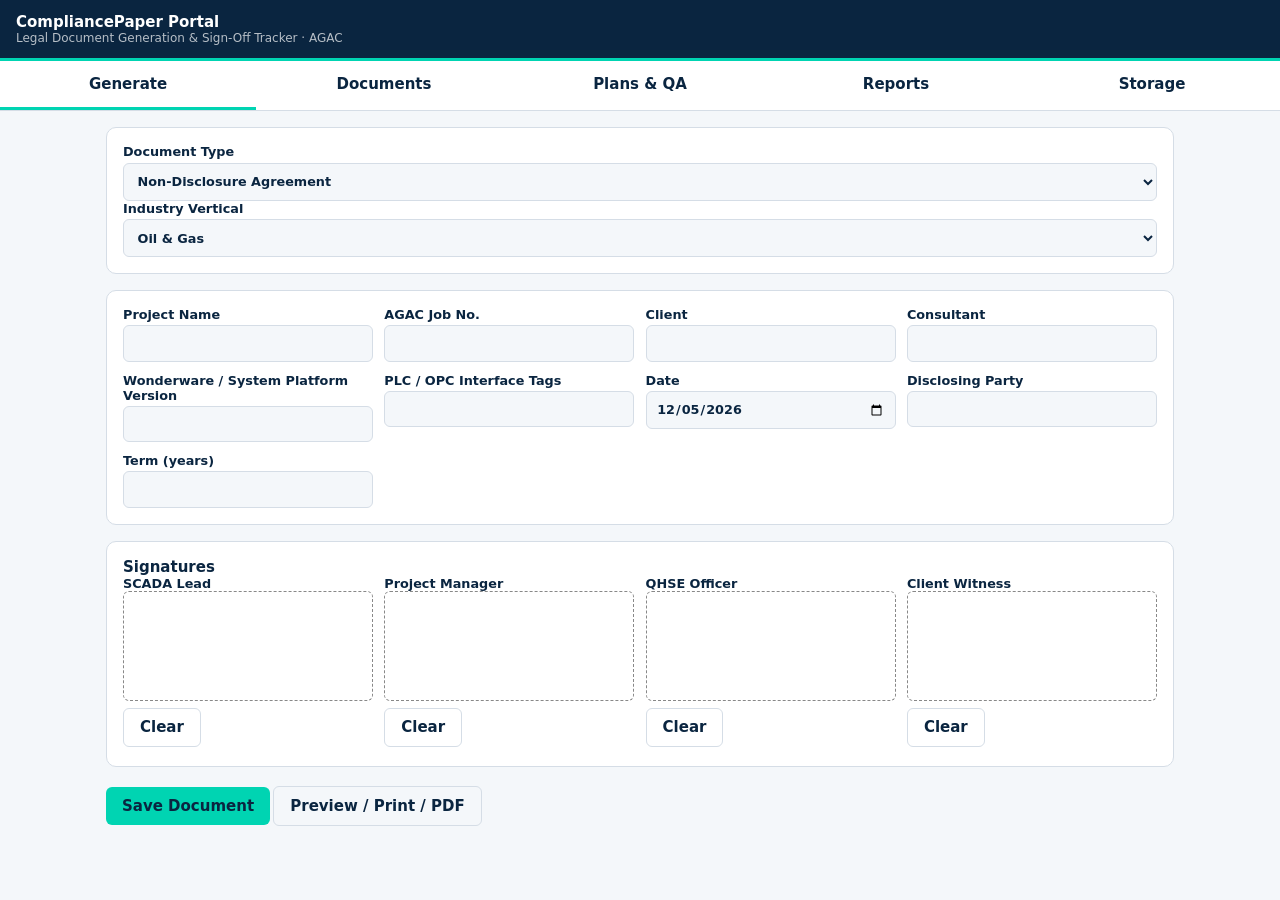
==== index.html @ 342efac8 "Add files via upload" ====
<!doctype html><html lang="en"><head><meta charset="utf-8"><meta name="viewport" content="width=device-width,initial-scale=1,viewport-fit=cover"><title>CompliancePaper Portal</title><meta name="theme-color" content="#0A2540"><link rel="manifest" href="manifest.webmanifest"><link rel="icon" href="favicon.ico"><link rel="apple-touch-icon" href="apple-touch-icon.png"><link rel="stylesheet" href="css/styles.css"></head><body>
<header><div><b>CompliancePaper Portal</b><small>Legal Document Generation &amp; Sign-Off Tracker · AGAC</small></div><button id="install" hidden>Install</button></header>
<nav id="nav"><button data-v="gen" class="on">Generate</button><button data-v="docs">Documents</button><button data-v="plan">Plans &amp; QA</button><button data-v="rep">Reports</button><button data-v="store">Storage</button></nav>
<main id="view"></main><div id="printarea"></div><div id="toast" hidden></div>
<script src="js/db.js"></script><script src="js/templates.js"></script><script src="js/signature.js"></script><script src="js/app.js"></script></body></html>
---- css/styles.css ----
:root{--bg:#f4f7fa;--fg:#0A2540;--card:#fff;--ac:#00D4B2;--bd:#d5dde6}
@media(prefers-color-scheme:dark){:root{--bg:#07182b;--fg:#e8f0f7;--card:#0f2740;--bd:#24425f}}
*{box-sizing:border-box}body{margin:0;font:15px system-ui,sans-serif;background:var(--bg);color:var(--fg);padding-top:env(safe-area-inset-top)}
header{background:#0A2540;color:#fff;padding:.8rem 1rem;display:flex;justify-content:space-between;align-items:center;gap:1rem;border-bottom:3px solid var(--ac);app-region:drag}header small{display:block;opacity:.7;font-size:.75rem}
nav{display:flex;overflow-x:auto;background:var(--card);border-bottom:1px solid var(--bd)}nav button{flex:1;min-width:110px;border:0;background:none;color:var(--fg);padding:.9rem;font-weight:600;border-bottom:3px solid transparent}nav .on{border-color:var(--ac)}
main{max-width:1100px;margin:auto;padding:1rem}.card{background:var(--card);border:1px solid var(--bd);border-radius:10px;padding:1rem;margin-bottom:1rem}
.grid{display:grid;grid-template-columns:repeat(auto-fit,minmax(230px,1fr));gap:.7rem}label{display:block;font-size:.8rem;font-weight:600}
input,select,textarea{width:100%;padding:.6rem;margin-top:.2rem;border:1px solid var(--bd);border-radius:6px;background:var(--bg);color:var(--fg);font:inherit}
button{font:inherit;cursor:pointer}.btn{background:var(--ac);color:#0A2540;border:0;border-radius:6px;padding:.6rem 1rem;font-weight:700;margin:.2rem .2rem .2rem 0}.btn.s{background:none;border:1px solid var(--bd);color:var(--fg)}.btn.d{background:#c0392b;color:#fff}
#install{background:var(--ac);border:0;border-radius:6px;padding:.5rem 1rem;font-weight:700}canvas.sig{width:100%;height:110px;background:#fff;border:1px dashed #888;border-radius:6px;touch-action:none}
.bar{height:16px;background:var(--bd);border-radius:8px;overflow:hidden}.bar i{display:block;height:100%;background:var(--ac)}
.row{display:flex;justify-content:space-between;align-items:center;gap:.5rem;flex-wrap:wrap;padding:.5rem 0;border-bottom:1px solid var(--bd)}
#toast{position:fixed;bottom:1rem;left:50%;transform:translateX(-50%);background:#0A2540;color:#fff;padding:.8rem 1rem;border-radius:8px;border:1px solid var(--ac);z-index:9}
#printarea{display:none}.doc{background:#fff;color:#000;padding:2rem;font:13px Georgia,serif}.doc h1{font-size:18px;border-bottom:2px solid #0A2540}.doc table{width:100%;border-collapse:collapse}.doc td,.doc th{border:1px solid #999;padding:4px;text-align:left}.doc img{height:60px}.sigs{display:grid;grid-template-columns:1fr 1fr;gap:1rem;margin-top:1rem}
@media print{body>*:not(#printarea){display:none!important}#printarea{display:block}}
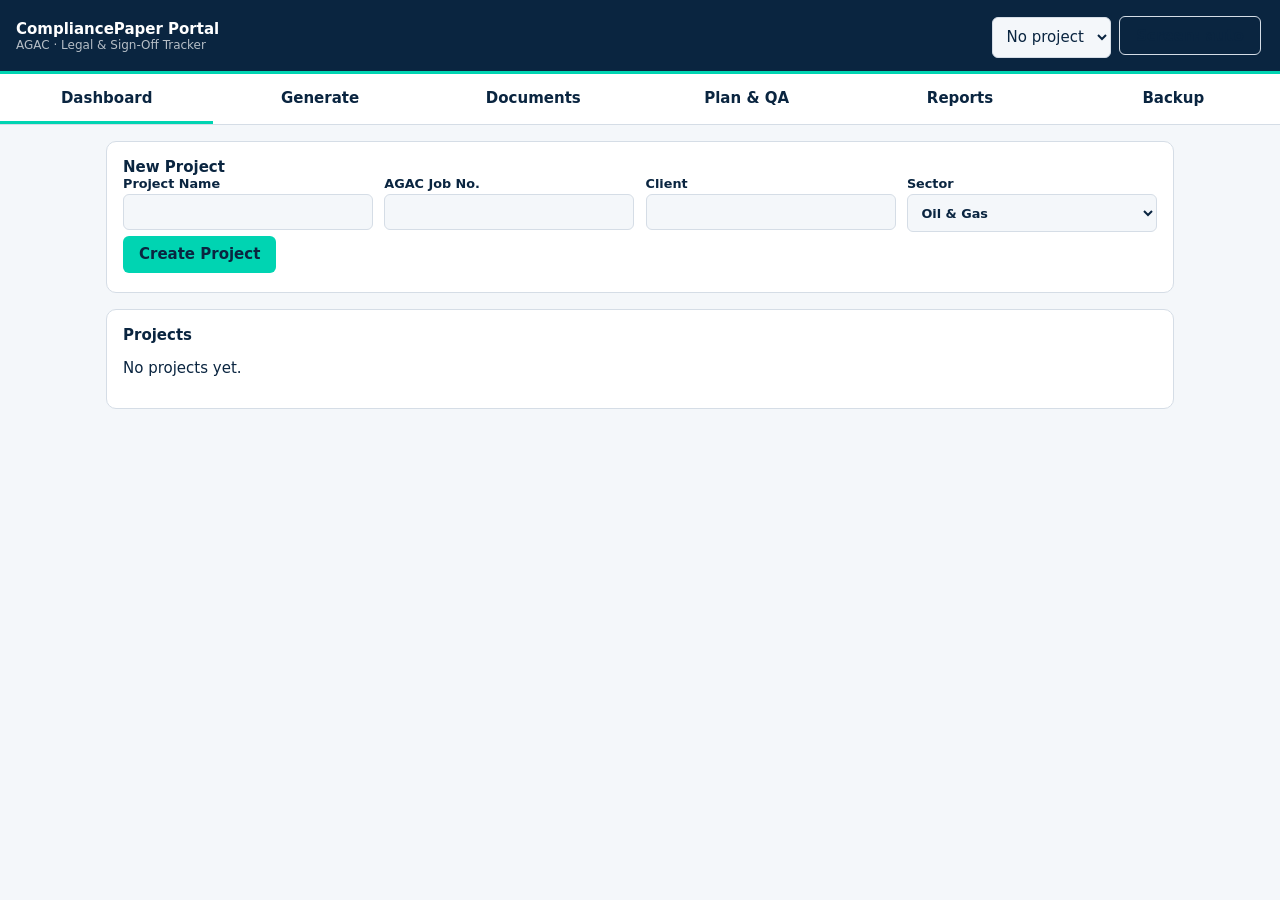
==== commit e6aeeb72: "Add files via upload" ====
--- a/index.html
+++ b/index.html
@@ -1,5 +1,5 @@
 <!doctype html><html lang="en"><head><meta charset="utf-8"><meta name="viewport" content="width=device-width,initial-scale=1,viewport-fit=cover"><title>CompliancePaper Portal</title><meta name="theme-color" content="#0A2540"><link rel="manifest" href="manifest.webmanifest"><link rel="icon" href="favicon.ico"><link rel="apple-touch-icon" href="apple-touch-icon.png"><link rel="stylesheet" href="css/styles.css"></head><body>
-<header><div><b>CompliancePaper Portal</b><small>Legal Document Generation &amp; Sign-Off Tracker · AGAC</small></div><button id="install" hidden>Install</button></header>
-<nav id="nav"><button data-v="gen" class="on">Generate</button><button data-v="docs">Documents</button><button data-v="plan">Plans &amp; QA</button><button data-v="rep">Reports</button><button data-v="store">Storage</button></nav>
+<header><div class="brand"><b>CompliancePaper Portal</b><small>AGAC · Legal &amp; Sign-Off Tracker</small></div><div class="hc"><select id="ps" title="Active project"></select><button id="wl" class="btn s">Screen: auto</button><button id="install" hidden>Install</button></div></header>
+<nav id="nav"><button data-v="dash" class="on">Dashboard</button><button data-v="gen">Generate</button><button data-v="docs">Documents</button><button data-v="plan">Plan &amp; QA</button><button data-v="rep">Reports</button><button data-v="store">Backup</button></nav>
 <main id="view"></main><div id="printarea"></div><div id="toast" hidden></div>
 <script src="js/db.js"></script><script src="js/templates.js"></script><script src="js/signature.js"></script><script src="js/app.js"></script></body></html>
--- a/css/styles.css
+++ b/css/styles.css
@@ -12,4 +12,8 @@
 .row{display:flex;justify-content:space-between;align-items:center;gap:.5rem;flex-wrap:wrap;padding:.5rem 0;border-bottom:1px solid var(--bd)}
 #toast{position:fixed;bottom:1rem;left:50%;transform:translateX(-50%);background:#0A2540;color:#fff;padding:.8rem 1rem;border-radius:8px;border:1px solid var(--ac);z-index:9}
 #printarea{display:none}.doc{background:#fff;color:#000;padding:2rem;font:13px Georgia,serif}.doc h1{font-size:18px;border-bottom:2px solid #0A2540}.doc table{width:100%;border-collapse:collapse}.doc td,.doc th{border:1px solid #999;padding:4px;text-align:left}.doc img{height:60px}.sigs{display:grid;grid-template-columns:1fr 1fr;gap:1rem;margin-top:1rem}
-@media print{body>*:not(#printarea){display:none!important}#printarea{display:block}}+@media print{body>*:not(#printarea){display:none!important}#printarea{display:block}}
+header{padding-left:max(1rem,env(titlebar-area-x,0px));padding-right:1rem;min-height:env(titlebar-area-height,3.2rem)}
+.hc{display:flex;gap:.5rem;align-items:center;app-region:no-drag}.hc select{width:auto;max-width:240px}header .brand{app-region:drag}
+@media(max-width:600px){header{flex-wrap:wrap}}.doc h3{font-size:14px;margin:12px 0 2px}.doc p{margin:3px 0;text-align:justify}.doc .fine{font-size:10px;color:#555;margin-top:14px}
+.pill{background:var(--ac);color:#0A2540;border-radius:99px;padding:.1rem .6rem;font-size:.75rem;font-weight:700}.pill.w{background:#f5a623}
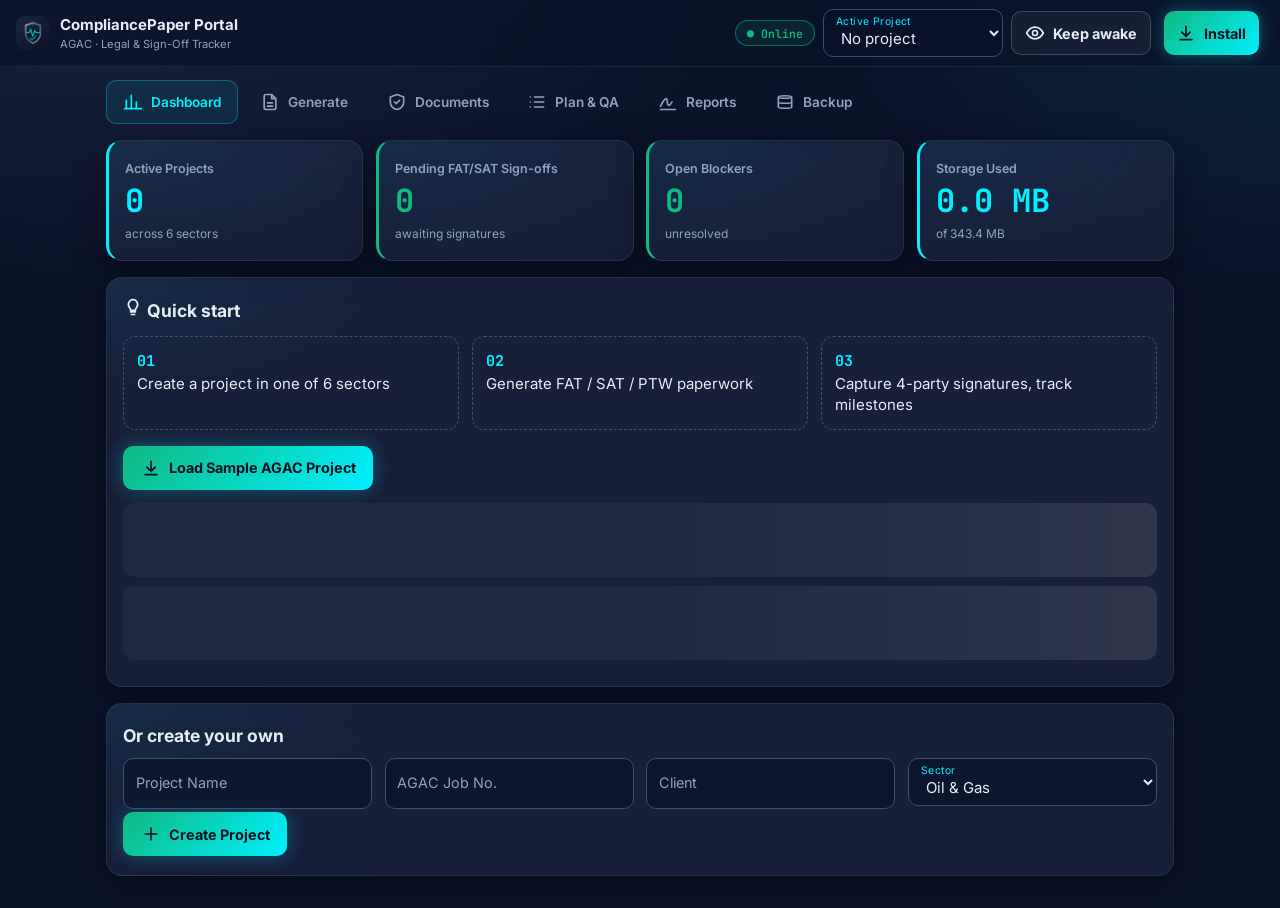
==== commit c9ca92ad: "Add files via upload" ====
--- a/index.html
+++ b/index.html
@@ -1,5 +1,4 @@
-<!doctype html><html lang="en"><head><meta charset="utf-8"><meta name="viewport" content="width=device-width,initial-scale=1,viewport-fit=cover"><title>CompliancePaper Portal</title><meta name="theme-color" content="#0A2540"><link rel="manifest" href="manifest.webmanifest"><link rel="icon" href="favicon.ico"><link rel="apple-touch-icon" href="apple-touch-icon.png"><link rel="stylesheet" href="css/styles.css"></head><body>
-<header><div class="brand"><b>CompliancePaper Portal</b><small>AGAC · Legal &amp; Sign-Off Tracker</small></div><div class="hc"><select id="ps" title="Active project"></select><button id="wl" class="btn s">Screen: auto</button><button id="install" hidden>Install</button></div></header>
-<nav id="nav"><button data-v="dash" class="on">Dashboard</button><button data-v="gen">Generate</button><button data-v="docs">Documents</button><button data-v="plan">Plan &amp; QA</button><button data-v="rep">Reports</button><button data-v="store">Backup</button></nav>
-<main id="view"></main><div id="printarea"></div><div id="toast" hidden></div>
+<!doctype html><html lang="en"><head><meta charset="utf-8"><meta name="viewport" content="width=device-width,initial-scale=1,viewport-fit=cover"><title>CompliancePaper Portal</title><meta name="theme-color" content="#0B132B"><meta name="mobile-web-app-capable" content="yes"><meta name="apple-mobile-web-app-capable" content="yes"><meta name="apple-mobile-web-app-status-bar-style" content="black-translucent"><link rel="manifest" href="manifest.webmanifest"><link rel="icon" href="favicon.ico"><link rel="apple-touch-icon" href="apple-touch-icon.png"><link rel="preconnect" href="https://fonts.googleapis.com"><link href="https://fonts.googleapis.com/css2?family=Inter:wght@400;600;700&family=JetBrains+Mono:wght@500;700&display=swap" rel="stylesheet"><link rel="stylesheet" href="css/styles.css"></head><body>
+<header><div class="brand"><img src="icons/icon-72.png" alt="" width="34" height="34"><div><b>CompliancePaper Portal</b><small>AGAC · Legal &amp; Sign-Off Tracker</small></div></div><div class="hc"><span id="net" class="net on">● Online</span><div class="f up sel"><select id="ps" title="Active project"></select></div><button id="wl" class="btn s sm" title="Keep screen on"></button><button id="install" class="btn sm" hidden></button></div></header>
+<nav id="nav"></nav><main id="view"></main><div id="printarea"></div><div id="toast" hidden></div>
 <script src="js/db.js"></script><script src="js/templates.js"></script><script src="js/signature.js"></script><script src="js/app.js"></script></body></html>
--- a/css/styles.css
+++ b/css/styles.css
@@ -1,19 +1,26 @@
-:root{--bg:#f4f7fa;--fg:#0A2540;--card:#fff;--ac:#00D4B2;--bd:#d5dde6}
-@media(prefers-color-scheme:dark){:root{--bg:#07182b;--fg:#e8f0f7;--card:#0f2740;--bd:#24425f}}
-*{box-sizing:border-box}body{margin:0;font:15px system-ui,sans-serif;background:var(--bg);color:var(--fg);padding-top:env(safe-area-inset-top)}
-header{background:#0A2540;color:#fff;padding:.8rem 1rem;display:flex;justify-content:space-between;align-items:center;gap:1rem;border-bottom:3px solid var(--ac);app-region:drag}header small{display:block;opacity:.7;font-size:.75rem}
-nav{display:flex;overflow-x:auto;background:var(--card);border-bottom:1px solid var(--bd)}nav button{flex:1;min-width:110px;border:0;background:none;color:var(--fg);padding:.9rem;font-weight:600;border-bottom:3px solid transparent}nav .on{border-color:var(--ac)}
-main{max-width:1100px;margin:auto;padding:1rem}.card{background:var(--card);border:1px solid var(--bd);border-radius:10px;padding:1rem;margin-bottom:1rem}
-.grid{display:grid;grid-template-columns:repeat(auto-fit,minmax(230px,1fr));gap:.7rem}label{display:block;font-size:.8rem;font-weight:600}
-input,select,textarea{width:100%;padding:.6rem;margin-top:.2rem;border:1px solid var(--bd);border-radius:6px;background:var(--bg);color:var(--fg);font:inherit}
-button{font:inherit;cursor:pointer}.btn{background:var(--ac);color:#0A2540;border:0;border-radius:6px;padding:.6rem 1rem;font-weight:700;margin:.2rem .2rem .2rem 0}.btn.s{background:none;border:1px solid var(--bd);color:var(--fg)}.btn.d{background:#c0392b;color:#fff}
-#install{background:var(--ac);border:0;border-radius:6px;padding:.5rem 1rem;font-weight:700}canvas.sig{width:100%;height:110px;background:#fff;border:1px dashed #888;border-radius:6px;touch-action:none}
-.bar{height:16px;background:var(--bd);border-radius:8px;overflow:hidden}.bar i{display:block;height:100%;background:var(--ac)}
-.row{display:flex;justify-content:space-between;align-items:center;gap:.5rem;flex-wrap:wrap;padding:.5rem 0;border-bottom:1px solid var(--bd)}
-#toast{position:fixed;bottom:1rem;left:50%;transform:translateX(-50%);background:#0A2540;color:#fff;padding:.8rem 1rem;border-radius:8px;border:1px solid var(--ac);z-index:9}
-#printarea{display:none}.doc{background:#fff;color:#000;padding:2rem;font:13px Georgia,serif}.doc h1{font-size:18px;border-bottom:2px solid #0A2540}.doc table{width:100%;border-collapse:collapse}.doc td,.doc th{border:1px solid #999;padding:4px;text-align:left}.doc img{height:60px}.sigs{display:grid;grid-template-columns:1fr 1fr;gap:1rem;margin-top:1rem}
-@media print{body>*:not(#printarea){display:none!important}#printarea{display:block}}
-header{padding-left:max(1rem,env(titlebar-area-x,0px));padding-right:1rem;min-height:env(titlebar-area-height,3.2rem)}
-.hc{display:flex;gap:.5rem;align-items:center;app-region:no-drag}.hc select{width:auto;max-width:240px}header .brand{app-region:drag}
-@media(max-width:600px){header{flex-wrap:wrap}}.doc h3{font-size:14px;margin:12px 0 2px}.doc p{margin:3px 0;text-align:justify}.doc .fine{font-size:10px;color:#555;margin-top:14px}
-.pill{background:var(--ac);color:#0A2540;border-radius:99px;padding:.1rem .6rem;font-size:.75rem;font-weight:700}.pill.w{background:#f5a623}+:root{--bg:#0B132B;--bg2:#1C2541;--line:#3A506B;--cy:#00F0FF;--em:#10B981;--am:#F59E0B;--rd:#EF4444;--tx:#E6EDF7;--mu:#8FA3BF;--mono:'JetBrains Mono','Fira Code',ui-monospace,monospace;--sat:env(safe-area-inset-top,0px);--sab:env(safe-area-inset-bottom,0px);--sal:env(safe-area-inset-left,0px);--sar:env(safe-area-inset-right,0px)}
+*{box-sizing:border-box}body{margin:0;min-height:100vh;font:15px/1.45 Inter,system-ui,sans-serif;color:var(--tx);background:radial-gradient(1100px 600px at 8% -10%,#1C2541,transparent 60%),radial-gradient(800px 500px at 100% 0,rgba(0,240,255,.08),transparent 55%),var(--bg);background-attachment:fixed;padding:0 var(--sar) 0 var(--sal)}
+header{position:sticky;top:0;z-index:20;display:flex;justify-content:space-between;align-items:center;gap:.6rem;flex-wrap:wrap;padding:calc(.5rem + var(--sat)) 1rem .5rem max(1rem,env(titlebar-area-x,0px));min-height:env(titlebar-area-height,3.4rem);background:rgba(11,19,43,.8);backdrop-filter:blur(14px);border-bottom:1px solid rgba(255,255,255,.08)}
+.brand{display:flex;gap:.6rem;align-items:center;app-region:drag}.brand small{display:block;color:var(--mu);font-size:.7rem}.brand img{border-radius:8px}.hc{display:flex;gap:.5rem;align-items:center;flex-wrap:wrap;app-region:no-drag}
+.net{font:600 .72rem var(--mono);padding:.3rem .7rem;border-radius:99px;border:1px solid}.net.on{color:var(--em);border-color:rgba(16,185,129,.5);background:rgba(16,185,129,.1)}.net.off{color:var(--am);border-color:rgba(245,158,11,.5);background:rgba(245,158,11,.1)}
+nav{display:flex;gap:.3rem;max-width:1100px;margin:.8rem auto 0;padding:0 1rem}nav button{display:flex;align-items:center;gap:.5rem;min-height:44px;min-width:44px;padding:0 1rem;border:1px solid transparent;border-radius:10px;background:none;color:var(--mu);font:600 .85rem Inter,sans-serif;cursor:pointer;transition:.15s}nav button:hover{color:var(--tx)}nav .on{color:var(--cy);background:rgba(0,240,255,.08);border-color:rgba(0,240,255,.3)}
+main{max-width:1100px;margin:auto;padding:1rem}.ic{width:20px;height:20px;flex:none}h3{margin:.2rem 0 .6rem}
+.card{background:radial-gradient(500px 200px at 0 0,rgba(0,240,255,.06),transparent 60%),rgba(28,37,65,.72);border:1px solid rgba(255,255,255,.08);border-radius:16px;padding:1rem;margin-bottom:1rem;box-shadow:0 8px 32px rgba(0,0,0,.37);backdrop-filter:blur(10px)}summary{cursor:pointer;font-weight:700;min-height:44px;display:flex;align-items:center}
+.kpis{display:grid;grid-template-columns:repeat(auto-fit,minmax(190px,1fr));gap:.8rem;margin-bottom:1rem}.kpi{border-left:3px solid var(--k);margin:0}.kpi small{color:var(--mu);font-weight:600}.kpi b{display:block;font:700 2rem var(--mono);color:var(--k)}.kpi span{color:var(--mu);font-size:.75rem}
+.grid{display:grid;grid-template-columns:repeat(auto-fit,minmax(230px,1fr));gap:.8rem}.mono{font-family:var(--mono)}
+.btn{display:inline-flex;align-items:center;justify-content:center;gap:.5rem;min-height:44px;min-width:44px;padding:0 1.1rem;margin:.2rem .3rem .2rem 0;border:0;border-radius:10px;font:700 .9rem Inter,sans-serif;color:#04121f;background:linear-gradient(135deg,var(--em),var(--cy));box-shadow:0 0 18px rgba(0,240,255,.3);cursor:pointer;transition:.15s}.btn:hover{transform:translateY(-2px);box-shadow:0 6px 24px rgba(0,240,255,.45)}.btn:active{transform:translateY(1px) scale(.98);box-shadow:none}
+.btn.s{background:rgba(255,255,255,.05);color:var(--tx);border:1px solid rgba(255,255,255,.18);box-shadow:none;backdrop-filter:blur(8px)}.btn.s:hover{border-color:var(--cy);box-shadow:0 0 14px rgba(0,240,255,.2)}.btn.d{background:none;color:#F87171;border:1px solid rgba(239,68,68,.5);box-shadow:none}.btn.d:hover{background:var(--rd);color:#fff}.btn.sm{padding:0 .8rem}.btn.on{border-color:var(--em);color:var(--em)}
+.f{position:relative}.f input,.f select,.f textarea{width:100%;min-height:48px;padding:1.3rem .8rem .4rem;background:rgba(11,19,43,.7);border:1px solid var(--line);border-radius:10px;color:var(--tx);font:inherit;outline:0;transition:.15s}.f textarea{min-height:90px}.f select{padding-top:1.1rem}
+.f label{position:absolute;left:.8rem;top:.9rem;color:var(--mu);font-size:.9rem;pointer-events:none;transition:.15s}.f input:focus+label,.f input:not(:placeholder-shown)+label,.f textarea:focus+label,.f textarea:not(:placeholder-shown)+label,.f.up label{top:.3rem;font-size:.65rem;color:var(--cy);letter-spacing:.04em}
+.f input:focus,.f select:focus,.f textarea:focus{border-color:var(--cy);box-shadow:0 0 0 3px rgba(0,240,255,.2),0 0 16px rgba(0,240,255,.25)}.f input:not(:placeholder-shown):invalid,.was-validated input:invalid{border-color:var(--rd);box-shadow:0 0 0 3px rgba(239,68,68,.2)}.f input:not(:placeholder-shown):valid{border-color:rgba(16,185,129,.6)}.f input[type=date],.f input[name=jobNo]{font-family:var(--mono)}.f.sel{min-width:180px}
+.sigbox{position:relative;height:130px;border:1px solid var(--line);border-radius:10px;background:#f8fafc;background-image:linear-gradient(#0a254033 1px,transparent 1px),linear-gradient(90deg,#0a254033 1px,transparent 1px);background-size:100% 50%,50% 100%;background-position:center}.sigbox canvas{position:absolute;inset:0;width:100%;height:100%;cursor:crosshair;touch-action:none}.sigbox span{position:absolute;left:10px;bottom:6px;font:.65rem var(--mono);color:#64748b;pointer-events:none}.sl{font-weight:700;font-size:.8rem;color:var(--mu)}
+.tag{display:inline-block;padding:.12rem .6rem;border-radius:99px;font-size:.72rem;font-weight:700;color:var(--c);border:1px solid var(--c);background:color-mix(in srgb,var(--c) 12%,transparent)}.pill{background:rgba(16,185,129,.15);color:var(--em);border:1px solid rgba(16,185,129,.4);border-radius:99px;padding:.1rem .6rem;font:700 .7rem var(--mono)}.pill.w{color:var(--am);background:rgba(245,158,11,.12);border-color:rgba(245,158,11,.4)}
+.row{display:flex;justify-content:space-between;align-items:center;gap:.6rem;flex-wrap:wrap;padding:.7rem 0;border-bottom:1px solid rgba(255,255,255,.07)}.row small{color:var(--mu)}.row small.mono{font-size:.72rem}.prog{height:6px;border-radius:3px;background:var(--bg);margin:.4rem 0;overflow:hidden;min-width:180px}.prog i{display:block;height:100%;background:linear-gradient(90deg,var(--em),var(--cy))}
+.bar{height:12px;background:var(--bg);border-radius:6px;overflow:hidden}.bar i{display:block;height:100%;background:linear-gradient(90deg,var(--em),var(--cy))}
+.skel{height:74px;border-radius:12px;margin:.6rem 0;background:linear-gradient(90deg,rgba(255,255,255,.04) 25%,rgba(255,255,255,.1) 50%,rgba(255,255,255,.04) 75%);background-size:200% 100%;animation:sh 1.4s infinite}@keyframes sh{to{background-position:-200% 0}}
+.steps{display:grid;grid-template-columns:repeat(auto-fit,minmax(200px,1fr));gap:.8rem;margin:.8rem 0}.steps div{padding:.8rem;border:1px dashed var(--line);border-radius:12px}.steps b{color:var(--cy);font-family:var(--mono)}
+.modal{position:fixed;inset:0;z-index:50;display:grid;place-items:end center;background:rgba(0,0,0,.6);padding:1rem calc(1rem + var(--sar)) calc(1rem + var(--sab)) calc(1rem + var(--sal))}.sheet{max-width:420px;width:100%;background:var(--bg2);border:1px solid var(--cy);border-radius:18px;padding:1.2rem;box-shadow:0 8px 32px #000a}
+#toast{position:fixed;bottom:calc(1rem + var(--sab));left:50%;transform:translateX(-50%);z-index:40;background:var(--bg2);border:1px solid var(--cy);padding:.7rem 1rem;border-radius:12px;box-shadow:0 8px 32px #000a;max-width:92vw}
+#printarea{display:none}.doc{background:#fff;color:#000;padding:2rem;font:13px Georgia,serif}.doc h1{font-size:18px;border-bottom:2px solid #0A2540}.doc h3{font-size:14px;margin:12px 0 2px}.doc p{margin:3px 0;text-align:justify}.doc img{height:60px}.doc .fine{font-size:10px;color:#555;margin-top:14px}.sigs{display:grid;grid-template-columns:1fr 1fr;gap:1rem;margin-top:1rem}
+@media(max-width:767px){nav{position:fixed;left:0;right:0;bottom:0;z-index:30;margin:0;gap:0;display:grid;grid-template-columns:repeat(6,1fr);padding:.3rem calc(.3rem + var(--sar)) calc(.3rem + var(--sab)) calc(.3rem + var(--sal));background:rgba(11,19,43,.92);backdrop-filter:blur(16px);border-top:1px solid rgba(255,255,255,.1)}nav button{flex-direction:column;gap:2px;font-size:.6rem;padding:.3rem 0;min-width:0}main{padding-bottom:calc(6rem + var(--sab))}#toast{bottom:calc(5.6rem + var(--sab))}.hc{width:100%}.hc .f.sel{flex:1}}
+@media print{body>*:not(#printarea){display:none!important}#printarea{display:block}body{background:#fff}}
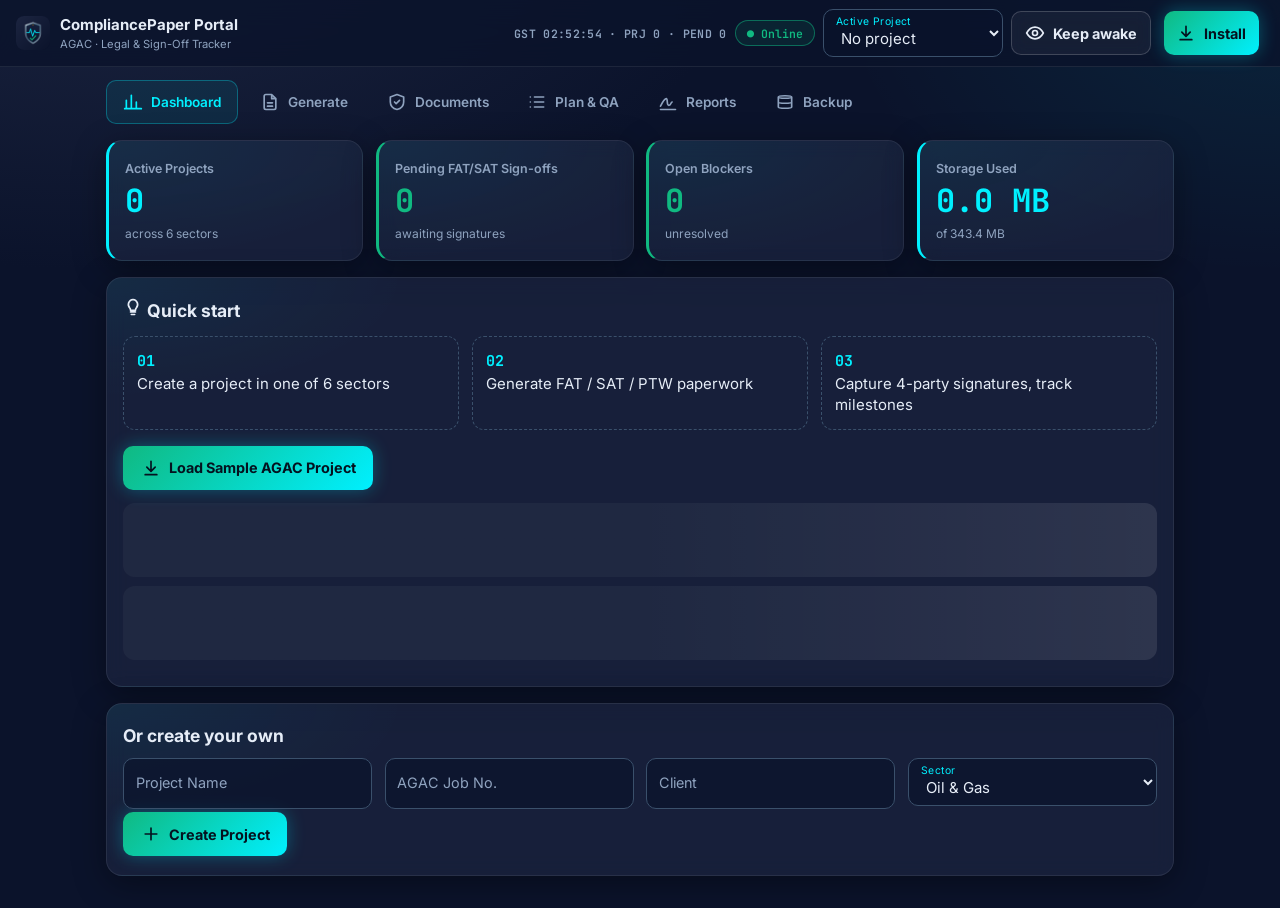
==== commit 90005661: "Add files via upload" ====
--- a/index.html
+++ b/index.html
@@ -1,4 +1,4 @@
 <!doctype html><html lang="en"><head><meta charset="utf-8"><meta name="viewport" content="width=device-width,initial-scale=1,viewport-fit=cover"><title>CompliancePaper Portal</title><meta name="theme-color" content="#0B132B"><meta name="mobile-web-app-capable" content="yes"><meta name="apple-mobile-web-app-capable" content="yes"><meta name="apple-mobile-web-app-status-bar-style" content="black-translucent"><link rel="manifest" href="manifest.webmanifest"><link rel="icon" href="favicon.ico"><link rel="apple-touch-icon" href="apple-touch-icon.png"><link rel="preconnect" href="https://fonts.googleapis.com"><link href="https://fonts.googleapis.com/css2?family=Inter:wght@400;600;700&family=JetBrains+Mono:wght@500;700&display=swap" rel="stylesheet"><link rel="stylesheet" href="css/styles.css"></head><body>
-<header><div class="brand"><img src="icons/icon-72.png" alt="" width="34" height="34"><div><b>CompliancePaper Portal</b><small>AGAC · Legal &amp; Sign-Off Tracker</small></div></div><div class="hc"><span id="net" class="net on">● Online</span><div class="f up sel"><select id="ps" title="Active project"></select></div><button id="wl" class="btn s sm" title="Keep screen on"></button><button id="install" class="btn sm" hidden></button></div></header>
+<header><div class="brand"><img src="icons/icon-72.png" alt="" width="34" height="34"><div><b>CompliancePaper Portal</b><small>AGAC · Legal &amp; Sign-Off Tracker</small></div></div><div class="hc"><span id="tel" class="tel"></span><span id="net" class="net on">● Online</span><div class="f up sel"><select id="ps" title="Active project"></select></div><button id="wl" class="btn s sm" title="Keep screen on"></button><button id="install" class="btn sm" hidden></button></div></header>
 <nav id="nav"></nav><main id="view"></main><div id="printarea"></div><div id="toast" hidden></div>
 <script src="js/db.js"></script><script src="js/templates.js"></script><script src="js/signature.js"></script><script src="js/app.js"></script></body></html>
--- a/css/styles.css
+++ b/css/styles.css
@@ -23,4 +23,6 @@
 #toast{position:fixed;bottom:calc(1rem + var(--sab));left:50%;transform:translateX(-50%);z-index:40;background:var(--bg2);border:1px solid var(--cy);padding:.7rem 1rem;border-radius:12px;box-shadow:0 8px 32px #000a;max-width:92vw}
 #printarea{display:none}.doc{background:#fff;color:#000;padding:2rem;font:13px Georgia,serif}.doc h1{font-size:18px;border-bottom:2px solid #0A2540}.doc h3{font-size:14px;margin:12px 0 2px}.doc p{margin:3px 0;text-align:justify}.doc img{height:60px}.doc .fine{font-size:10px;color:#555;margin-top:14px}.sigs{display:grid;grid-template-columns:1fr 1fr;gap:1rem;margin-top:1rem}
 @media(max-width:767px){nav{position:fixed;left:0;right:0;bottom:0;z-index:30;margin:0;gap:0;display:grid;grid-template-columns:repeat(6,1fr);padding:.3rem calc(.3rem + var(--sar)) calc(.3rem + var(--sab)) calc(.3rem + var(--sal));background:rgba(11,19,43,.92);backdrop-filter:blur(16px);border-top:1px solid rgba(255,255,255,.1)}nav button{flex-direction:column;gap:2px;font-size:.6rem;padding:.3rem 0;min-width:0}main{padding-bottom:calc(6rem + var(--sab))}#toast{bottom:calc(5.6rem + var(--sab))}.hc{width:100%}.hc .f.sel{flex:1}}
-@media print{body>*:not(#printarea){display:none!important}#printarea{display:block}body{background:#fff}}+@media print{body>*:not(#printarea){display:none!important}#printarea{display:block}body{background:#fff}}
+.tel{font:600 .72rem var(--mono);color:var(--mu);letter-spacing:.03em}@media(max-width:600px){.tel{display:none}}
+@media(max-width:767px){nav button{position:relative}nav .on::before{content:'';position:absolute;top:-4px;left:25%;right:25%;height:3px;border-radius:3px;background:var(--cy);box-shadow:0 0 10px var(--cy)}}
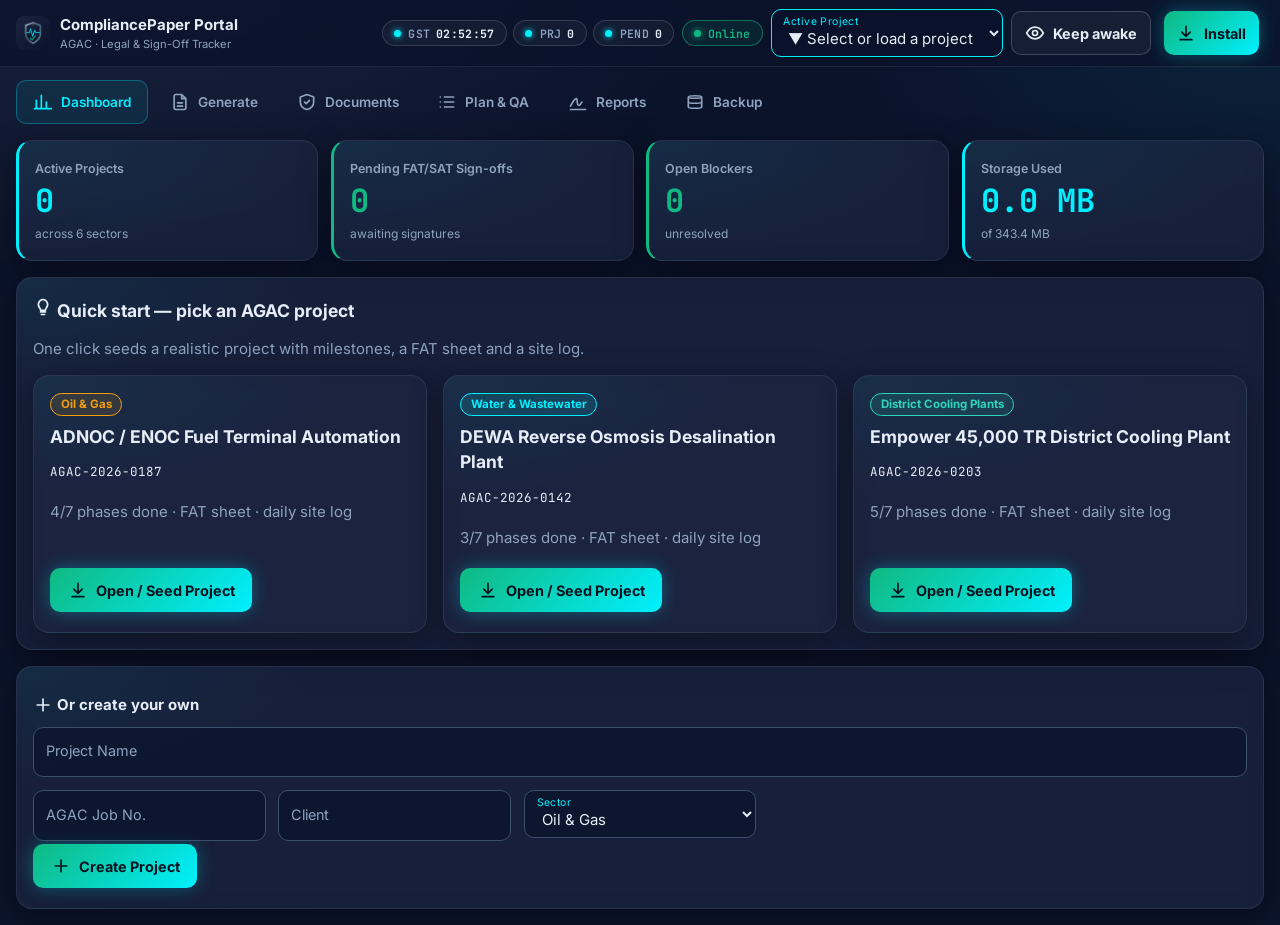
==== commit 8f2b7909: "Add files via upload" ====
--- a/index.html
+++ b/index.html
@@ -1,4 +1,4 @@
 <!doctype html><html lang="en"><head><meta charset="utf-8"><meta name="viewport" content="width=device-width,initial-scale=1,viewport-fit=cover"><title>CompliancePaper Portal</title><meta name="theme-color" content="#0B132B"><meta name="mobile-web-app-capable" content="yes"><meta name="apple-mobile-web-app-capable" content="yes"><meta name="apple-mobile-web-app-status-bar-style" content="black-translucent"><link rel="manifest" href="manifest.webmanifest"><link rel="icon" href="favicon.ico"><link rel="apple-touch-icon" href="apple-touch-icon.png"><link rel="preconnect" href="https://fonts.googleapis.com"><link href="https://fonts.googleapis.com/css2?family=Inter:wght@400;600;700&family=JetBrains+Mono:wght@500;700&display=swap" rel="stylesheet"><link rel="stylesheet" href="css/styles.css"></head><body>
-<header><div class="brand"><img src="icons/icon-72.png" alt="" width="34" height="34"><div><b>CompliancePaper Portal</b><small>AGAC · Legal &amp; Sign-Off Tracker</small></div></div><div class="hc"><span id="tel" class="tel"></span><span id="net" class="net on">● Online</span><div class="f up sel"><select id="ps" title="Active project"></select></div><button id="wl" class="btn s sm" title="Keep screen on"></button><button id="install" class="btn sm" hidden></button></div></header>
+<header><div class="brand"><img src="icons/icon-72.png" alt="" width="34" height="34"><div><b>CompliancePaper Portal</b><small>AGAC · Legal &amp; Sign-Off Tracker</small></div></div><div class="hc"><div class="tel"><span class="cap"><i class="led"></i>GST <b id="t-gst">--:--:--</b></span><span class="cap"><i class="led"></i>PRJ <b id="t-prj">0</b></span><span class="cap"><i class="led"></i>PEND <b id="t-pend">0</b></span></div><span id="net" class="net on"><i class="led"></i>Online</span><div class="f up sel"><select id="ps" title="Active project"></select></div><button id="wl" class="btn s sm" title="Keep screen on"></button><button id="install" class="btn sm" hidden></button></div></header>
 <nav id="nav"></nav><main id="view"></main><div id="printarea"></div><div id="toast" hidden></div>
 <script src="js/db.js"></script><script src="js/templates.js"></script><script src="js/signature.js"></script><script src="js/app.js"></script></body></html>
--- a/css/styles.css
+++ b/css/styles.css
@@ -25,4 +25,29 @@
 @media(max-width:767px){nav{position:fixed;left:0;right:0;bottom:0;z-index:30;margin:0;gap:0;display:grid;grid-template-columns:repeat(6,1fr);padding:.3rem calc(.3rem + var(--sar)) calc(.3rem + var(--sab)) calc(.3rem + var(--sal));background:rgba(11,19,43,.92);backdrop-filter:blur(16px);border-top:1px solid rgba(255,255,255,.1)}nav button{flex-direction:column;gap:2px;font-size:.6rem;padding:.3rem 0;min-width:0}main{padding-bottom:calc(6rem + var(--sab))}#toast{bottom:calc(5.6rem + var(--sab))}.hc{width:100%}.hc .f.sel{flex:1}}
 @media print{body>*:not(#printarea){display:none!important}#printarea{display:block}body{background:#fff}}
 .tel{font:600 .72rem var(--mono);color:var(--mu);letter-spacing:.03em}@media(max-width:600px){.tel{display:none}}
-@media(max-width:767px){nav button{position:relative}nav .on::before{content:'';position:absolute;top:-4px;left:25%;right:25%;height:3px;border-radius:3px;background:var(--cy);box-shadow:0 0 10px var(--cy)}}+@media(max-width:767px){nav button{position:relative}nav .on::before{content:'';position:absolute;top:-4px;left:25%;right:25%;height:3px;border-radius:3px;background:var(--cy);box-shadow:0 0 10px var(--cy)}}
+main{max-width:1400px;margin:0 auto;min-height:calc(100vh - 120px)}nav{max-width:1400px}.mu{color:var(--mu)}.dim{opacity:.6}
+.grid3{display:grid;grid-template-columns:repeat(auto-fit,minmax(280px,1fr));gap:1rem}.grid2{display:grid;grid-template-columns:repeat(auto-fit,minmax(340px,1fr));gap:1rem}.grid3 .card,.grid2 .card{margin:0}.grid2{margin-bottom:1rem}
+.sc,.tpl{display:flex;flex-direction:column;gap:.3rem;transition:.15s}.sc:hover,.tpl:hover{transform:translateY(-2px);border-color:rgba(0,240,255,.4)}.sc .btn{align-self:flex-start;margin-top:auto}.tpl h3{font-size:1rem}.tpl p{font-size:.8rem;line-height:1.4}
+.banner{display:flex;align-items:center;gap:.8rem;flex-wrap:wrap;border-color:rgba(0,240,255,.35)}.banner span{flex:1;min-width:200px}
+.tw{overflow-x:auto}.tb{width:100%;border-collapse:collapse}.tb th{text-align:left;color:var(--mu);font-size:.7rem;text-transform:uppercase;letter-spacing:.06em;padding:.5rem}.tb td{padding:.6rem .5rem;border-top:1px solid rgba(255,255,255,.07)}.tb tr.cur{background:rgba(0,240,255,.05)}.tb td.act{white-space:nowrap;text-align:right}
+.empty{display:grid;place-items:center;text-align:center;gap:.3rem;min-height:38vh}.empty .ic{width:44px;height:44px;color:var(--cy)}
+.tl{display:grid;grid-template-columns:repeat(auto-fit,minmax(150px,1fr));gap:.6rem}.st{padding:.8rem;border:1px dashed var(--line);border-radius:12px;opacity:.75}.st b{display:inline-grid;place-items:center;width:28px;height:28px;border-radius:50%;border:1px solid var(--line);font:700 .8rem var(--mono);margin-right:.4rem;color:var(--mu)}
+.f.glow select{border-color:var(--cy);animation:gl 1.8s infinite}@keyframes gl{0%,100%{box-shadow:0 0 0 2px rgba(0,240,255,.4),0 0 18px rgba(0,240,255,.55)}50%{box-shadow:0 0 0 2px rgba(0,240,255,.1),0 0 6px rgba(0,240,255,.15)}}
+.btn:disabled{opacity:.4;pointer-events:none}.tw+*{margin-top:0}
+.tel{display:flex;gap:.4rem}.cap{display:inline-flex;align-items:center;font:600 .72rem var(--mono);padding:.3rem .7rem;border-radius:99px;border:1px solid rgba(255,255,255,.14);background:rgba(255,255,255,.04);color:var(--mu)}.cap b{color:var(--tx);margin-left:.35rem}.cap .led{color:var(--cy)}.cap.w{border-color:rgba(245,158,11,.5);background:rgba(245,158,11,.1)}.cap.w .led,.cap.w b{color:var(--am)}
+.led{display:inline-block;width:7px;height:7px;border-radius:50%;background:currentColor;box-shadow:0 0 6px currentColor;margin-right:.45rem}.net{display:inline-flex;align-items:center}
+.f.wide{grid-column:1/-1}
+.sigbox{--m:#6B84A6;background-color:#DCE5F0;background-image:linear-gradient(var(--m),var(--m)),linear-gradient(var(--m),var(--m)),linear-gradient(var(--m),var(--m)),linear-gradient(var(--m),var(--m)),linear-gradient(var(--m),var(--m)),linear-gradient(var(--m),var(--m)),linear-gradient(var(--m),var(--m)),linear-gradient(var(--m),var(--m)),linear-gradient(rgba(10,37,64,.07) 1px,transparent 1px),linear-gradient(90deg,rgba(10,37,64,.07) 1px,transparent 1px);background-position:left 8px top 8px,left 8px top 8px,right 8px top 8px,right 8px top 8px,left 8px bottom 8px,left 8px bottom 8px,right 8px bottom 8px,right 8px bottom 8px,0 0,0 0;background-size:16px 1px,1px 16px,16px 1px,1px 16px,16px 1px,1px 16px,16px 1px,1px 16px,20px 20px,20px 20px;background-repeat:no-repeat,no-repeat,no-repeat,no-repeat,no-repeat,no-repeat,no-repeat,no-repeat,repeat,repeat;border-color:#4A6382}.sigbox span{color:#4A6382}
+.cols2{display:grid;grid-template-columns:minmax(0,1fr) minmax(0,1fr);gap:1rem;align-items:start}@media(max-width:900px){.cols2{grid-template-columns:1fr}}.cols2 .card{margin:0}
+.ms{display:flex;align-items:center;gap:.8rem;min-height:44px;padding:.25rem 0;cursor:pointer;position:relative}.ms input{position:absolute;opacity:0;width:100%;height:100%;left:0;cursor:pointer}.dot{flex:none;display:grid;place-items:center;width:28px;height:28px;border-radius:50%;border:2px solid var(--line);background:var(--bg);font:700 .75rem var(--mono);color:var(--mu);position:relative;z-index:1}.dot .ic{width:15px;height:15px}.ms.done .dot{background:var(--em);border-color:var(--em);color:#04121f}.ms:focus-within .dot{box-shadow:0 0 0 3px rgba(0,240,255,.35)}
+.tlv{position:relative;margin-top:.6rem}.tlv::before{content:'';position:absolute;left:13px;top:26px;bottom:26px;width:2px;background:linear-gradient(var(--em) var(--p),var(--line) var(--p))}.tlv .ms{padding:.65rem 0}.qh{display:flex;justify-content:space-between;align-items:center;margin:1rem 0 .2rem}
+main{display:flex;flex-direction:column;gap:1rem}main>.card,main>.grid2,main>.kpis,main>details{margin:0}main>.card:last-child:not(.kpi):not(.banner),main>.grid2:last-child{flex:1 1 auto}main>.kpis{flex:none}.card:has(>.empty){display:flex;flex-direction:column}.card>.empty{flex:1}
+.doc{font:10.5pt/1.45 Inter,Arial,sans-serif;color:#1e293b;background:#fff;padding:0;-webkit-print-color-adjust:exact;print-color-adjust:exact}
+.doc table.pt{width:100%;border-collapse:collapse}.doc table.pt>thead td,.doc table.pt>tbody>tr>td{border:0;padding:0}.ph{display:flex;justify-content:space-between;align-items:flex-start;gap:12px;border-bottom:2px solid #0B132B;padding-bottom:8px;margin-bottom:10px}.pl{display:flex;gap:10px;align-items:center;font-size:11pt;color:#0B132B}
+.meta{width:auto!important;border-collapse:collapse;font-size:8.5pt}.meta th,.meta td{border:1px solid #94a3b8!important;padding:2px 8px!important;text-align:left}.meta th{background:#e2e8f0;font-weight:600}
+.doc h1{font-size:15pt;color:#0B132B;border:0;margin:6px 0 2px}.doc .sub{color:#475569;font-size:9.5pt;margin:0 0 8px}.doc p{margin:0 0 6px;text-align:justify}.doc u{text-decoration:none;border-bottom:1px solid #475569}
+.doc .sigs{display:grid;grid-template-columns:1fr 1fr;gap:0;border:1px solid #64748b;margin-top:14px;break-inside:avoid}.sg{padding:8px;border:1px solid #64748b;font-size:9pt}.sg small{display:block;color:#475569}.box{position:relative;height:62px;border:1px dashed #64748b;margin:6px 0}.box::before{content:'Signature / Stamp';position:absolute;top:2px;left:4px;font-size:6.5pt;color:#94a3b8}.doc .box img{position:absolute;inset:0;width:100%;height:100%;object-fit:contain}.ln{font-size:8.5pt;margin-top:3px}
+.pf{position:fixed;bottom:-12mm;left:0;right:0;font-size:8pt;color:#475569;border-top:1px solid #cbd5e1;padding-top:3px}
+@page{size:A4;margin:14mm 14mm 18mm;@bottom-right{content:"Page " counter(page) " of " counter(pages);font:8pt Arial,sans-serif;color:#475569}}
+@media print{html,body{background:#fff!important;padding:0!important}#printarea .doc{display:block}}
